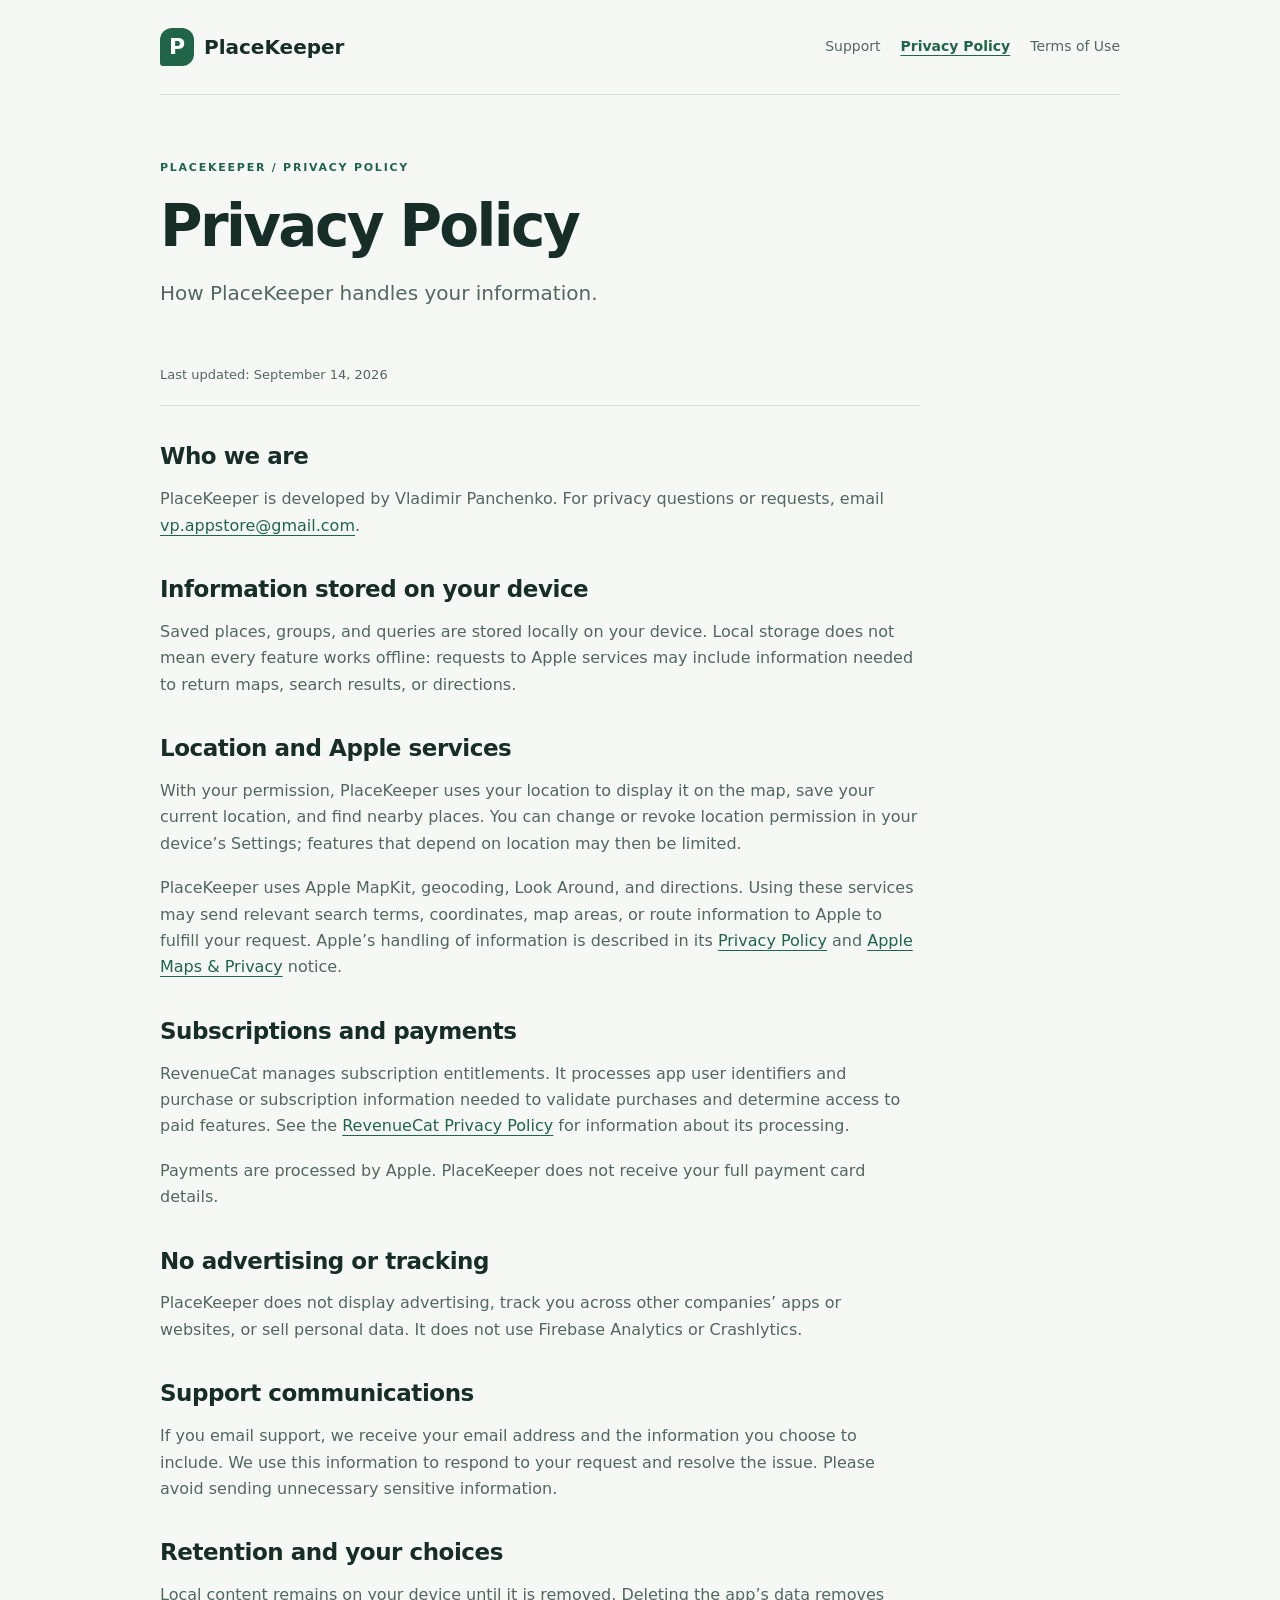
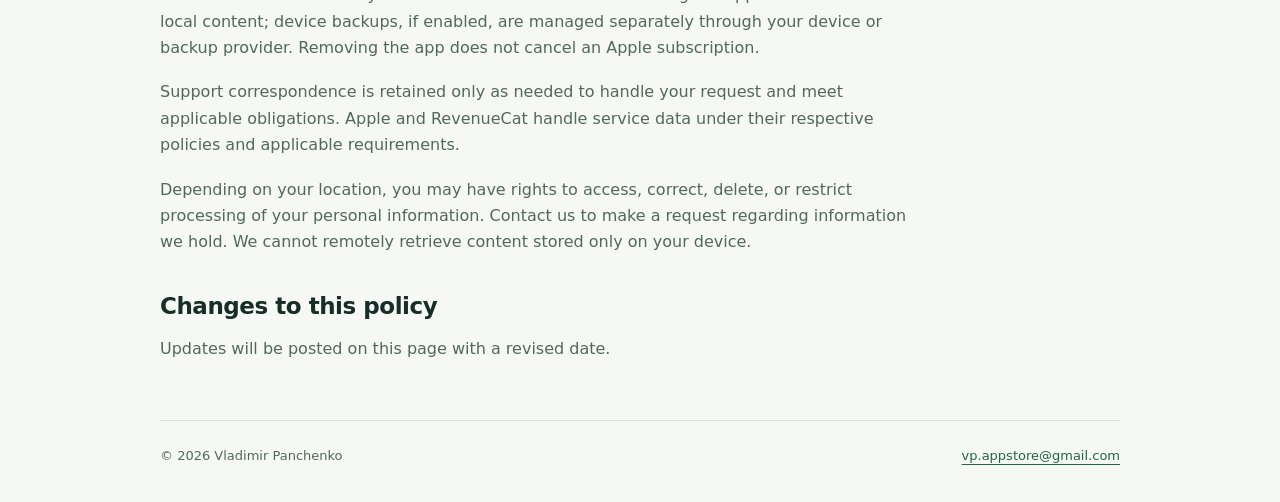
==== privacy.html @ a55f24ca "Add files via upload" ====
<!doctype html>
<html lang="en">
<head>
<meta charset="utf-8">
<meta name="viewport" content="width=device-width, initial-scale=1">
<meta name="color-scheme" content="light dark">
<meta name="description" content="How PlaceKeeper handles your information.">
<title>Privacy Policy · PlaceKeeper</title>
<link rel="stylesheet" href="styles.css">
</head>
<body>
<a class="skip" href="#main">Skip to content</a>
<header class="shell"><a class="brand" href="index.html"><span class="mark" aria-hidden="true">P</span>PlaceKeeper</a><nav aria-label="Main navigation"><a href="index.html">Support</a><a href="privacy.html" aria-current="page">Privacy Policy</a><a href="terms.html">Terms of Use</a></nav></header>
<main id="main" class="shell"><div class="hero"><p class="eyebrow">PLACEKEEPER / PRIVACY POLICY</p><h1>Privacy Policy</h1><p class="lead">How PlaceKeeper handles your information.</p></div>
<article class="prose"><p class="date">Last updated: September 14, 2026</p>
<h2>Who we are</h2><p>PlaceKeeper is developed by Vladimir Panchenko. For privacy questions or requests, email <a href="mailto:vp.appstore@gmail.com">vp.appstore@gmail.com</a>.</p>
<h2>Information stored on your device</h2><p>Saved places, groups, and queries are stored locally on your device. Local storage does not mean every feature works offline: requests to Apple services may include information needed to return maps, search results, or directions.</p>
<h2>Location and Apple services</h2><p>With your permission, PlaceKeeper uses your location to display it on the map, save your current location, and find nearby places. You can change or revoke location permission in your device’s Settings; features that depend on location may then be limited.</p><p>PlaceKeeper uses Apple MapKit, geocoding, Look Around, and directions. Using these services may send relevant search terms, coordinates, map areas, or route information to Apple to fulfill your request. Apple’s handling of information is described in its <a href="https://www.apple.com/legal/privacy/">Privacy Policy</a> and <a href="https://www.apple.com/legal/privacy/data/en/apple-maps/">Apple Maps &amp; Privacy</a> notice.</p>
<h2>Subscriptions and payments</h2><p>RevenueCat manages subscription entitlements. It processes app user identifiers and purchase or subscription information needed to validate purchases and determine access to paid features. See the <a href="https://www.revenuecat.com/privacy">RevenueCat Privacy Policy</a> for information about its processing.</p><p>Payments are processed by Apple. PlaceKeeper does not receive your full payment card details.</p>
<h2>No advertising or tracking</h2><p>PlaceKeeper does not display advertising, track you across other companies’ apps or websites, or sell personal data. It does not use Firebase Analytics or Crashlytics.</p>
<h2>Support communications</h2><p>If you email support, we receive your email address and the information you choose to include. We use this information to respond to your request and resolve the issue. Please avoid sending unnecessary sensitive information.</p>
<h2>Retention and your choices</h2><p>Local content remains on your device until it is removed. Deleting the app’s data removes local content; device backups, if enabled, are managed separately through your device or backup provider. Removing the app does not cancel an Apple subscription.</p><p>Support correspondence is retained only as needed to handle your request and meet applicable obligations. Apple and RevenueCat handle service data under their respective policies and applicable requirements.</p><p>Depending on your location, you may have rights to access, correct, delete, or restrict processing of your personal information. Contact us to make a request regarding information we hold. We cannot remotely retrieve content stored only on your device.</p>
<h2>Changes to this policy</h2><p>Updates will be posted on this page with a revised date.</p>
</article></main>
<footer class="shell"><p>© 2026 Vladimir Panchenko</p><a href="mailto:vp.appstore@gmail.com">vp.appstore@gmail.com</a></footer>
</body>
</html>
---- styles.css ----
:root{color-scheme:light dark;--bg:#f6f8f6;--surface:#fff;--ink:#172d27;--muted:#53675e;--line:#d7e1db;--accent:#216548;--tint:#e6f0e9}*{box-sizing:border-box}html{font-family:system-ui,-apple-system,BlinkMacSystemFont,"Segoe UI",sans-serif;line-height:1.65;background:var(--bg);color:var(--ink)}body{margin:0}a{color:var(--accent);text-underline-offset:4px}a:hover{text-decoration-thickness:2px}a:focus-visible{outline:3px solid var(--accent);outline-offset:5px;border-radius:3px}.shell{width:min(100% - 48px,960px);margin-inline:auto}header{display:flex;align-items:center;justify-content:space-between;gap:24px;padding-block:28px;border-bottom:1px solid var(--line)}.brand{display:flex;align-items:center;gap:10px;font-size:20px;font-weight:750;color:var(--ink);text-decoration:none}.mark{display:grid;place-items:center;width:34px;height:38px;border-radius:12px 12px 12px 3px;background:var(--accent);color:var(--surface);font-size:22px}nav{display:flex;flex-wrap:wrap;gap:20px;font-size:14px}nav a{color:var(--muted);text-decoration:none}nav a[aria-current]{color:var(--accent);text-decoration:underline;font-weight:650}.hero{padding:64px 0 36px;max-width:760px}.eyebrow{font-size:11px;letter-spacing:.16em;font-weight:750;color:var(--accent)}h1{font-size:clamp(36px,7vw,58px);line-height:1.1;letter-spacing:-.045em;margin:18px 0}p{margin:0 0 18px}.lead{color:var(--muted);font-size:20px}.contact{padding:30px;border:1px solid var(--line);border-radius:20px;background:var(--tint);max-width:760px}.contact h2{margin-top:0}.button{display:inline-block;background:var(--accent);color:var(--surface);border-radius:10px;padding:12px 20px;text-decoration:none;font-weight:650}.address{font-size:14px;margin:14px 0 0;overflow-wrap:anywhere}.prose{max-width:760px;padding-bottom:40px}.prose h2{font-size:23px;line-height:1.3;margin:36px 0 14px;letter-spacing:-.02em}.prose h3{font-size:18px;margin:28px 0 10px}.prose p{color:var(--muted)}.date{font-size:13px;padding-bottom:20px;border-bottom:1px solid var(--line)}footer{border-top:1px solid var(--line);padding-block:24px 36px;display:flex;justify-content:space-between;gap:16px;font-size:13px;color:var(--muted)}footer p{margin:0}footer a{overflow-wrap:anywhere}.skip{position:absolute;top:-100px;left:16px;padding:10px;background:var(--surface);z-index:1}.skip:focus{top:12px}@media(prefers-color-scheme:dark){:root{--bg:#111c18;--surface:#182720;--ink:#eaf2ed;--muted:#b5c7bd;--line:#34483d;--accent:#a1dfb9;--tint:#20352a}}@media(max-width:600px){.shell{width:calc(100% - 36px)}header{align-items:flex-start;flex-direction:column;gap:18px;padding-block:22px}nav{gap:18px}.hero{padding-top:40px}.contact{padding:24px}footer{flex-direction:column;gap:6px}}@media print{html{background:white;color:black}header,footer,.skip{display:none}.shell{width:100%}.hero{padding-top:0}.prose{max-width:none}.prose p,.lead{color:black}a{color:inherit}.contact{break-inside:avoid}}
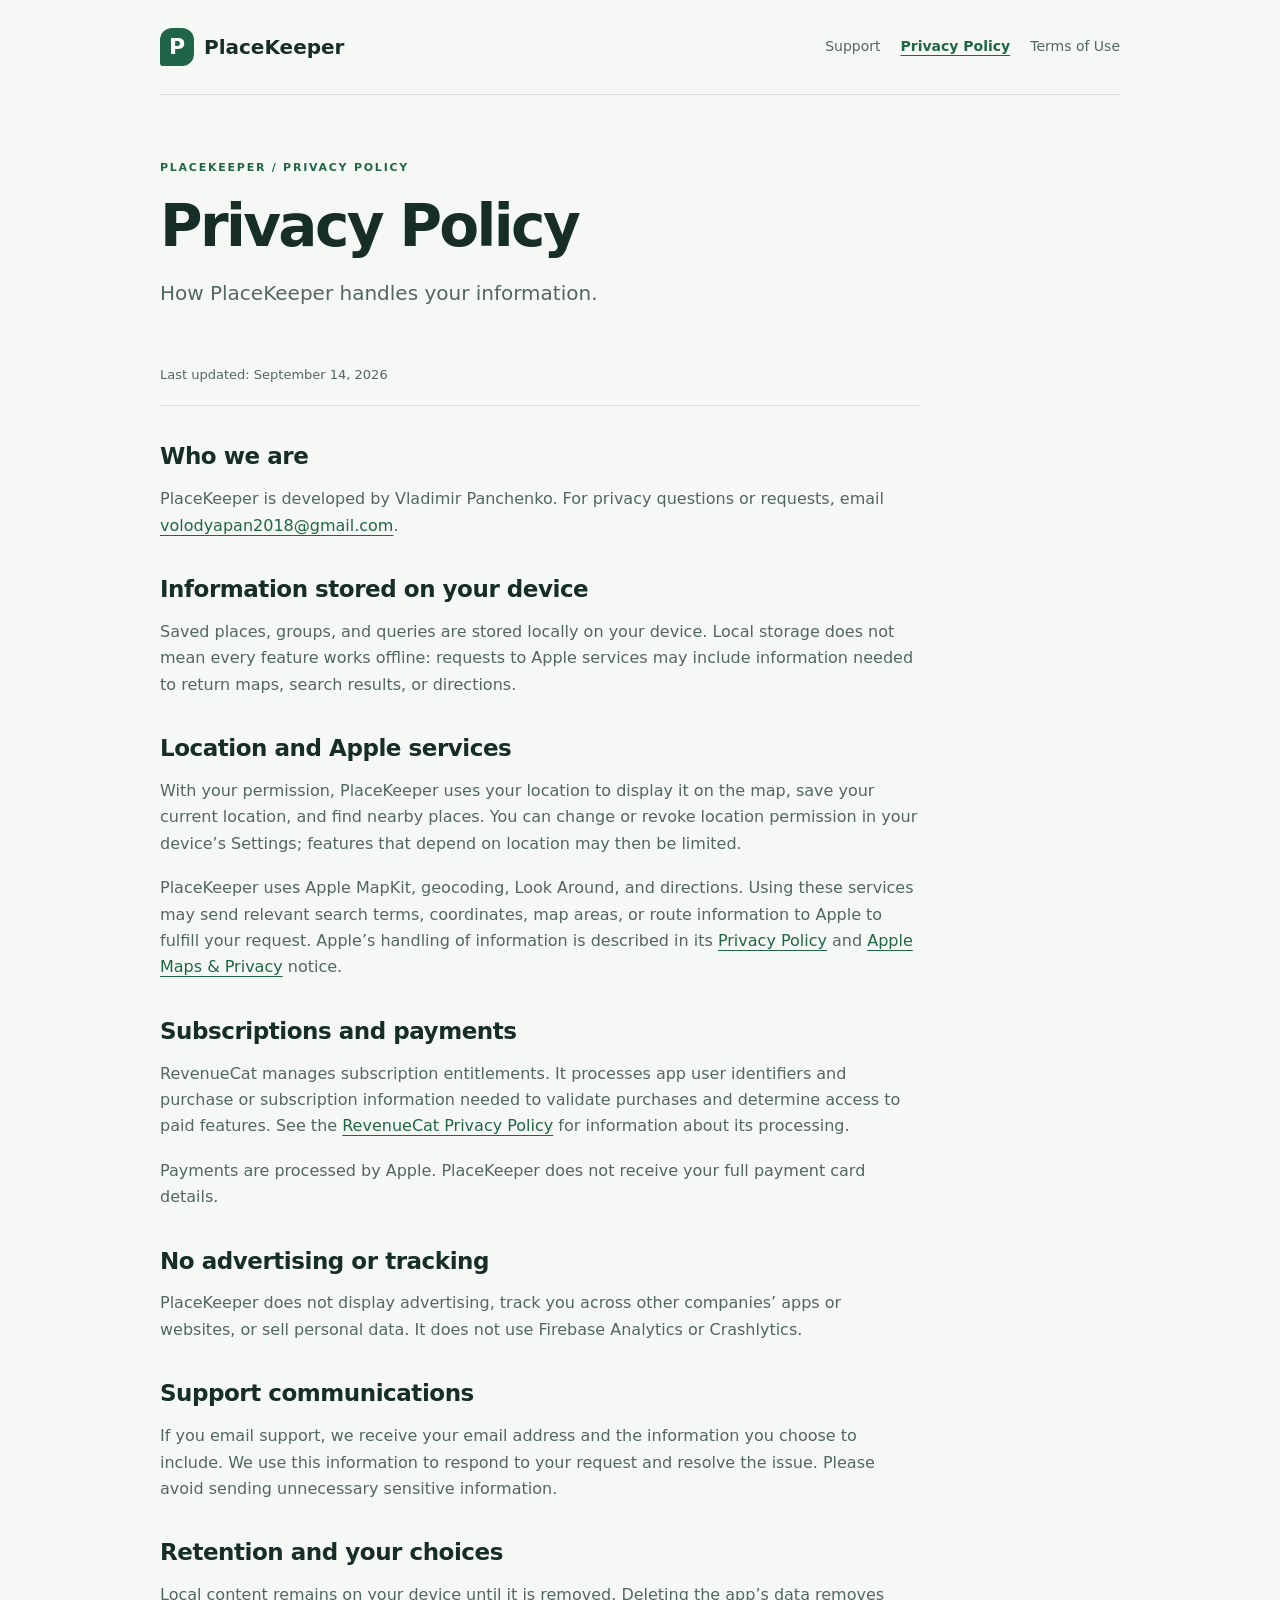
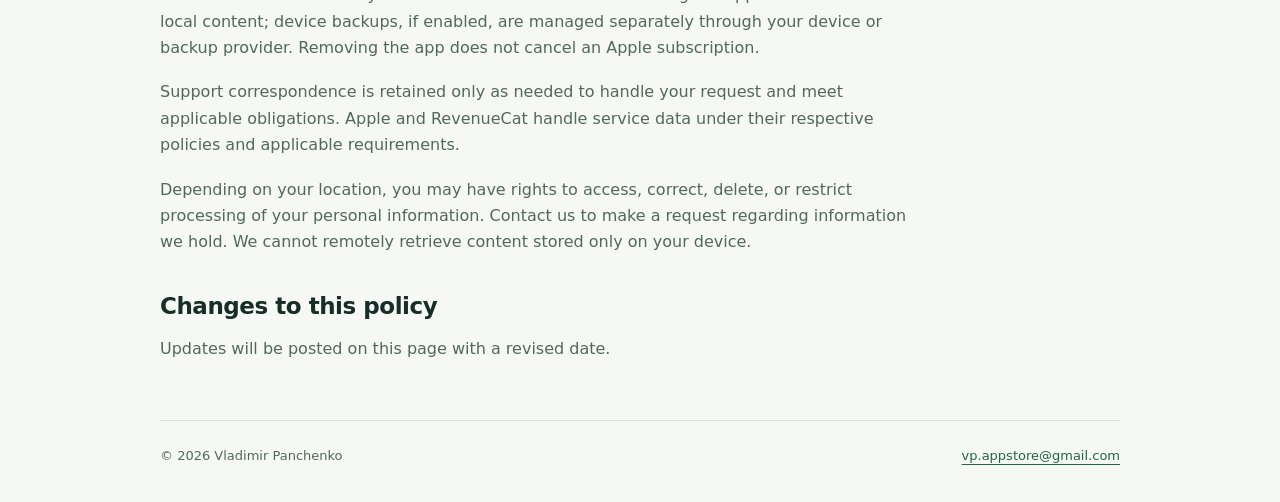
==== commit ba3c99b9: "Update privacy.html" ====
--- a/privacy.html
+++ b/privacy.html
@@ -13,7 +13,7 @@
 <header class="shell"><a class="brand" href="index.html"><span class="mark" aria-hidden="true">P</span>PlaceKeeper</a><nav aria-label="Main navigation"><a href="index.html">Support</a><a href="privacy.html" aria-current="page">Privacy Policy</a><a href="terms.html">Terms of Use</a></nav></header>
 <main id="main" class="shell"><div class="hero"><p class="eyebrow">PLACEKEEPER / PRIVACY POLICY</p><h1>Privacy Policy</h1><p class="lead">How PlaceKeeper handles your information.</p></div>
 <article class="prose"><p class="date">Last updated: September 14, 2026</p>
-<h2>Who we are</h2><p>PlaceKeeper is developed by Vladimir Panchenko. For privacy questions or requests, email <a href="mailto:vp.appstore@gmail.com">vp.appstore@gmail.com</a>.</p>
+<h2>Who we are</h2><p>PlaceKeeper is developed by Vladimir Panchenko. For privacy questions or requests, email <a href="mailto:volodyapan2018@gmail.com">volodyapan2018@gmail.com</a>.</p>
 <h2>Information stored on your device</h2><p>Saved places, groups, and queries are stored locally on your device. Local storage does not mean every feature works offline: requests to Apple services may include information needed to return maps, search results, or directions.</p>
 <h2>Location and Apple services</h2><p>With your permission, PlaceKeeper uses your location to display it on the map, save your current location, and find nearby places. You can change or revoke location permission in your device’s Settings; features that depend on location may then be limited.</p><p>PlaceKeeper uses Apple MapKit, geocoding, Look Around, and directions. Using these services may send relevant search terms, coordinates, map areas, or route information to Apple to fulfill your request. Apple’s handling of information is described in its <a href="https://www.apple.com/legal/privacy/">Privacy Policy</a> and <a href="https://www.apple.com/legal/privacy/data/en/apple-maps/">Apple Maps &amp; Privacy</a> notice.</p>
 <h2>Subscriptions and payments</h2><p>RevenueCat manages subscription entitlements. It processes app user identifiers and purchase or subscription information needed to validate purchases and determine access to paid features. See the <a href="https://www.revenuecat.com/privacy">RevenueCat Privacy Policy</a> for information about its processing.</p><p>Payments are processed by Apple. PlaceKeeper does not receive your full payment card details.</p>
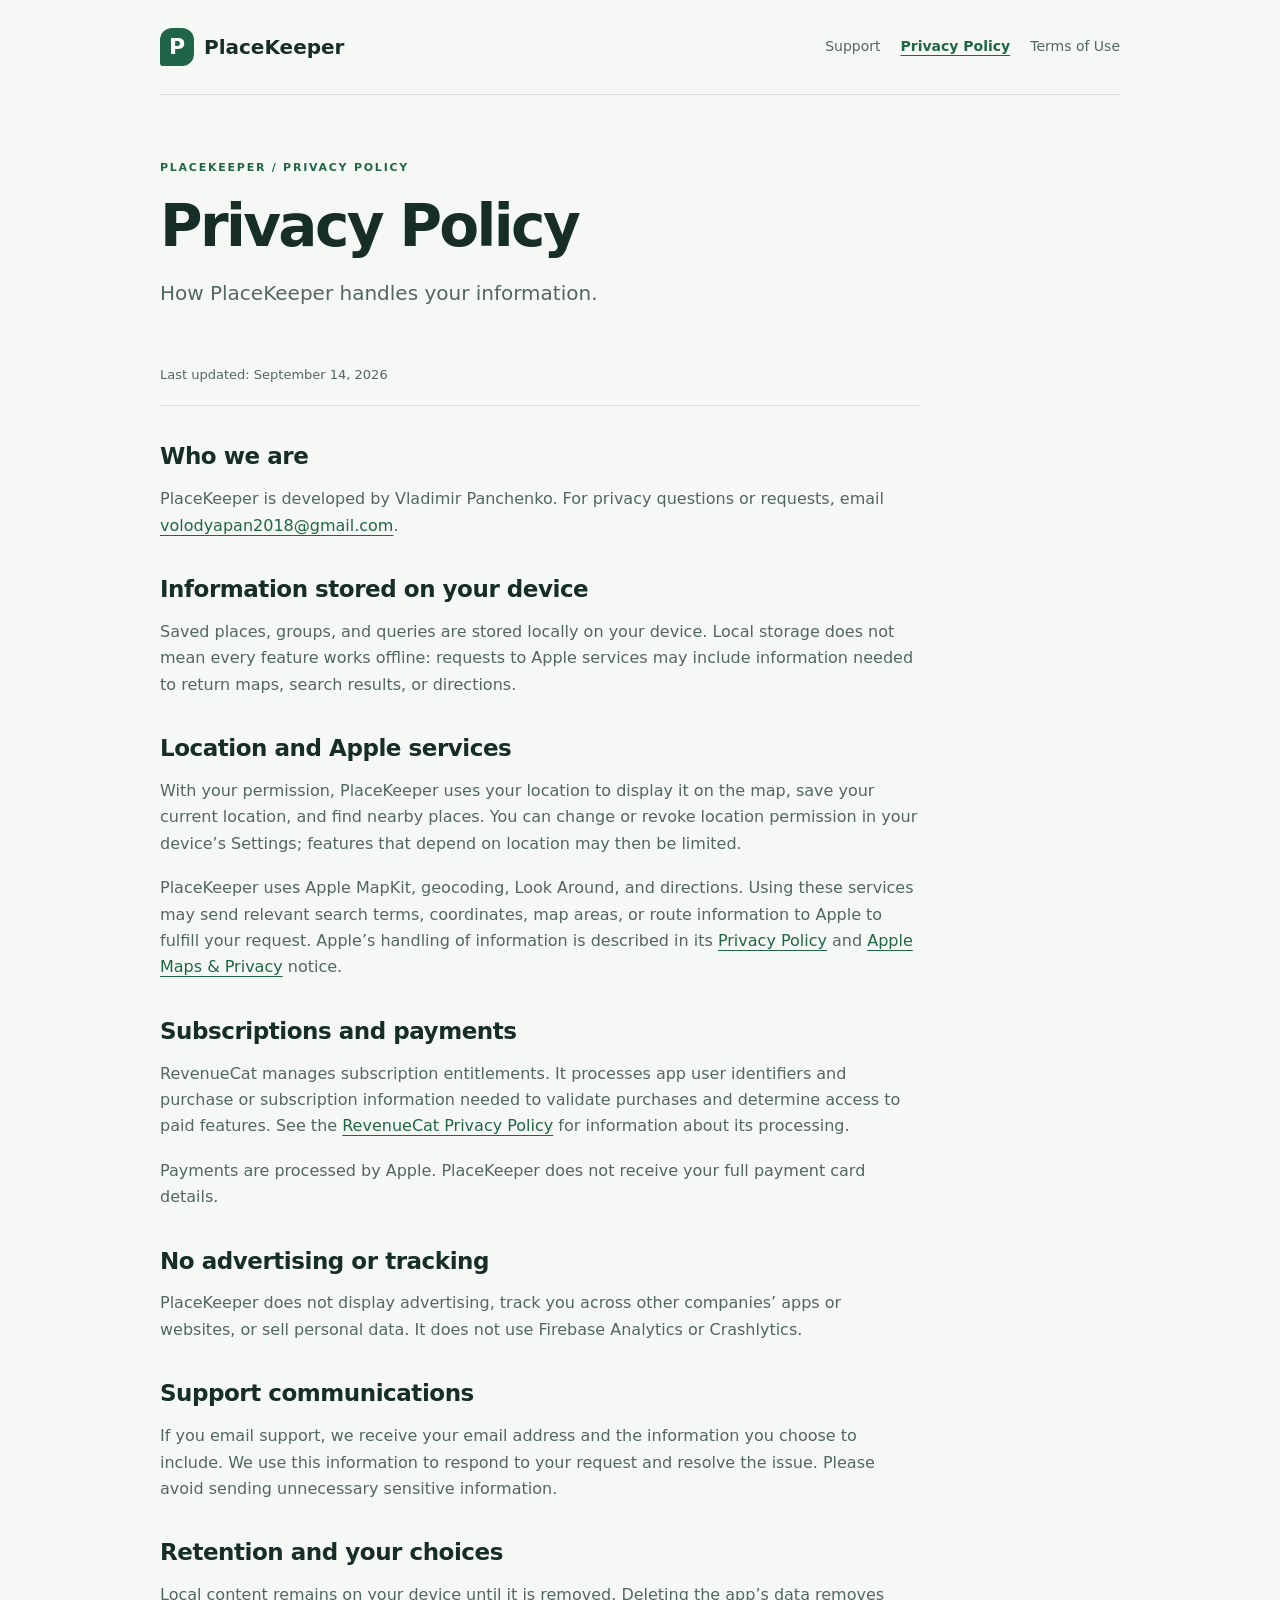
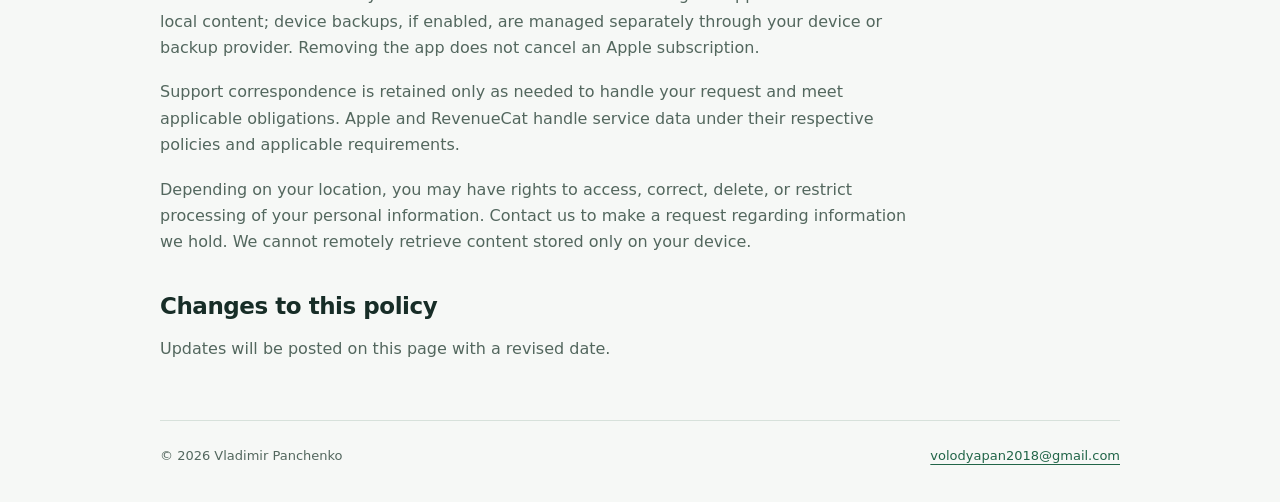
==== commit a660e65a: "Update privacy.html" ====
--- a/privacy.html
+++ b/privacy.html
@@ -22,6 +22,6 @@
 <h2>Retention and your choices</h2><p>Local content remains on your device until it is removed. Deleting the app’s data removes local content; device backups, if enabled, are managed separately through your device or backup provider. Removing the app does not cancel an Apple subscription.</p><p>Support correspondence is retained only as needed to handle your request and meet applicable obligations. Apple and RevenueCat handle service data under their respective policies and applicable requirements.</p><p>Depending on your location, you may have rights to access, correct, delete, or restrict processing of your personal information. Contact us to make a request regarding information we hold. We cannot remotely retrieve content stored only on your device.</p>
 <h2>Changes to this policy</h2><p>Updates will be posted on this page with a revised date.</p>
 </article></main>
-<footer class="shell"><p>© 2026 Vladimir Panchenko</p><a href="mailto:vp.appstore@gmail.com">vp.appstore@gmail.com</a></footer>
+<footer class="shell"><p>© 2026 Vladimir Panchenko</p><a href="mailto:volodyapan2018@gmail.com">volodyapan2018@gmail.com</a></footer>
 </body>
 </html>
